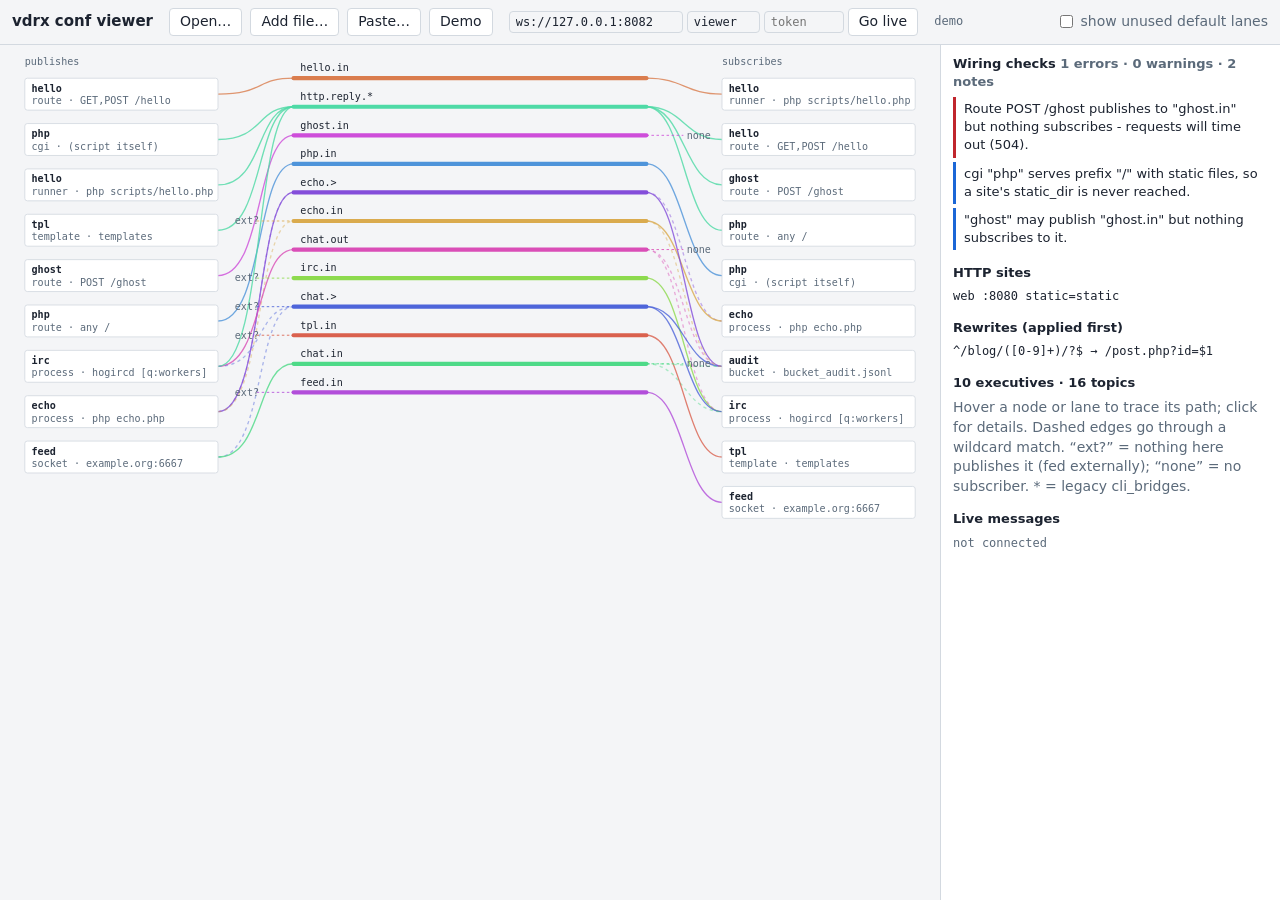
==== tools/conf_viewer.html @ a888830d "viewer development (claude)" ====
<!doctype html>
<html lang="en"><head><meta charset="utf-8"><meta name="viewport" content="width=device-width,initial-scale=1">
<title>vdrx conf viewer</title>
<style>
:root{--bg:#13161b;--pn:#1a1e25;--ln:#2b323c;--fg:#d6dce4;--dim:#8592a1;--err:#ff7070;--warn:#e8b548;--note:#74a9e0;color-scheme:dark}
@media(prefers-color-scheme:light){:root{--bg:#f4f5f7;--pn:#fff;--ln:#d3d9e0;--fg:#1c2330;--dim:#5b6a7a;--err:#c0262d;--warn:#946200;--note:#1b66d6;color-scheme:light}}
*{box-sizing:border-box}body{margin:0;background:var(--bg);color:var(--fg);font:14px/1.4 system-ui,sans-serif;display:flex;flex-direction:column;height:100vh}
header{display:flex;gap:8px;align-items:center;flex-wrap:wrap;padding:8px 12px;border-bottom:1px solid var(--ln)}
h1{font-size:15px;margin:0 8px 0 0;font-weight:600}
button,label.b{font:inherit;color:var(--fg);background:var(--pn);border:1px solid var(--ln);border-radius:4px;padding:3px 10px;cursor:pointer}
button:hover,label.b:hover{border-color:var(--dim)}
.chk{color:var(--dim);margin-left:auto;display:flex;gap:5px;align-items:center}
main{flex:1;display:grid;grid-template-columns:1fr 340px;min-height:0}
#view{overflow:auto;padding:8px}#view svg{min-width:900px;width:100%;height:auto;display:block}
aside{border-left:1px solid var(--ln);overflow:auto;padding:10px 12px;background:var(--pn)}
aside h2{font-size:13px;margin:14px 0 6px;font-weight:600}aside h2:first-child{margin-top:0}
.is{border-left:3px solid;padding:3px 8px;margin:4px 0;cursor:pointer;font-size:13px}.is:hover{background:var(--bg)}
.err{border-color:var(--err)}.warn{border-color:var(--warn)}.note{border-color:var(--note)}
pre,.m{font:12px/1.4 ui-monospace,Consolas,monospace}pre{white-space:pre-wrap;word-break:break-all;margin:4px 0}
.dim{color:var(--dim)}
svg text{font:12px ui-monospace,Consolas,monospace;fill:var(--fg)}svg .d{fill:var(--dim)}svg .b{font-weight:700}
.nb{fill:var(--pn);stroke:var(--ln)}.nd{cursor:pointer}.nd.off{opacity:.45}
.e{fill:none;stroke-width:1.6;opacity:.8}.e.x{stroke-dasharray:4 4;opacity:.45}.ln{stroke-width:5;stroke-linecap:round}
.dm .nd,.dm .e,.dm .la{opacity:.12}.dm .hl{opacity:1!important}.dm .e.hl{stroke-width:2.6}
input{font:12px ui-monospace,Consolas,monospace;color:var(--fg);background:var(--bg);border:1px solid var(--ln);border-radius:4px;padding:3px 6px}
.lv{display:flex;gap:4px;align-items:center;margin-left:8px}
.la .ln{transition:stroke-width .25s}.la.pulse .ln{stroke-width:10}.e.pulse{opacity:1;stroke-width:3}
#feed div{border-top:1px solid var(--ln);padding:2px 0;word-break:break-all}
dialog{background:var(--pn);color:var(--fg);border:1px solid var(--ln);border-radius:6px;width:min(640px,92vw)}
textarea{width:100%;height:260px;background:var(--bg);color:var(--fg);border:1px solid var(--ln);font:12px ui-monospace,monospace}
@media(max-width:800px){main{grid-template-columns:1fr;grid-template-rows:60vh auto}aside{border-left:0;border-top:1px solid var(--ln)}}
</style></head><body>
<header><h1>vdrx conf viewer</h1>
<label class="b">Open…<input id="f" type="file" multiple hidden></label>
<label class="b">Add file…<input id="fa" type="file" multiple hidden></label>
<button id="pb">Paste…</button><button id="db">Demo</button>
<span class="lv"><input id="wu" value="ws://127.0.0.1:8082" size="21" title="vdrx WebSocket"><input id="wp" value="viewer" size="7" title="ws_profiles id"><input id="wt" type="password" placeholder="token" size="8"><button id="wc">Go live</button></span><span id="ws" class="m dim"></span>
<span id="fn" class="dim m"></span>
<label class="chk"><input type="checkbox" id="un"> show unused default lanes</label></header>
<main><div id="view"></div><aside id="side"><div id="sd"></div><h2>Live messages</h2><div id="feed" class="m dim">not connected</div></aside></main>
<dialog id="dlg"><form method="dialog"><textarea id="ta" placeholder="Paste vdrx.conf JSON"></textarea><p><button value="ok">Show</button> <button value="x">Cancel</button></p></form></dialog>
<script>
//#model
const REPLY='http.reply.*';
const L=v=>v==null||v===''?[]:Array.isArray(v)?v.map(s=>String(s).trim()):String(v).split(',').map(s=>s.trim()).filter(Boolean);
const O=x=>x&&typeof x==='object'?x:{};
// vdrx topic matching: '*' = one segment, '>' = the rest
const tm=(f,t)=>{const a=f.split('.'),b=t.split('.');for(let i=0;i<a.length;i++){if(a[i]==='>')return b.length>i;if(i>=b.length)return false;if(a[i]!=='*'&&a[i]!==b[i])return false}return a.length===b.length};
const ov=(p,q)=>{const x=p.split('.'),y=q.split('.');for(let i=0;;i++){if(x[i]==='>')return y.length>i;if(y[i]==='>')return x.length>i;if(i>=x.length||i>=y.length)return x.length===y.length;if(x[i]!=='*'&&y[i]!=='*'&&x[i]!==y[i])return false}};
function merge(files){const m={};for(const f of files)for(const k in f.obj){const v=f.obj[k];if(Array.isArray(v))m[k]=(m[k]||[]).concat(v);else if(!(k in m))m[k]=v}return m}
function build(c){
 const N=[],I=[],A=k=>(Array.isArray(c[k])?c[k]:[]).map(O);
 const off=e=>e.enabled===false||e.enabled==='false';
 const n=(kind,e,id,sub,pub,label,x)=>N.push({kind,id,cfg:e,sub,pub,label,off:off(e),...x})-1;
 const route=(e,id,pfx,allow)=>n('route',e,id,[REPLY],[e.in_topic||id+'.in'],(allow||'any')+' '+(pfx||'?'),{prefix:pfx,exec:false});
 const cmd=e=>String(e.command||'').replace(/\{[A-Z_]+\}\/?/g,'').trim()||'(script itself)';
 const ex={exec:true};
 A('http_routes').forEach(e=>route(e,e.id||'?',e.prefix,e.allow||'POST'));
 A('cgi').forEach(e=>{const id=e.id||'?';n('cgi',e,id,[e.in_topic||id+'.in'],[id+'.out',REPLY],cmd(e),{...ex,dflt:[id+'.out']});route(e,id,e.prefix,e.allow)});
 A('cli_bridges').forEach(e=>{const id=e.id||'?',p=e.protocol||'cgi';
  if(p!=='bus-daemon')n(p==='bus'?'runner':'cgi',e,id,[e.in_topic||id+'.in'],[id+'.out',REPLY],cmd(e),{...ex,dflt:[id+'.out'],legacy:1});
  route(e,id,e.prefix,e.allow);I.push({sev:'note',msg:`cli_bridges "${id}" (${p}) is the legacy spelling - use cgi / runners + http_routes.`,nodes:[id]})});
 A('runners').forEach(e=>{const id=e.id||'?';n('runner',e,id,e.subscribe!=null?L(e.subscribe):[id+'.in'],[e.publish||id+'.out',REPLY],cmd(e),{...ex,dflt:[id+'.out']})});
 A('processes').forEach(e=>{const id=e.id||'?',pa=e.publish_allow!=null?e.publish_allow:e.publish;
  n('process',e,id,e.subscribe!=null?L(e.subscribe):[id+'.in'],[id+'.out',...L(pa)],cmd(e)+(e.queue_group?'  [q:'+e.queue_group+']':''),{...ex,dflt:[id+'.out']});
  if(e.publish!=null&&e.publish_allow==null)I.push({sev:'note',msg:`process "${id}": "publish" is deprecated, rename to "publish_allow".`,nodes:[id]})});
 A('templates').forEach(e=>{const id=e.id||'?';n('template',e,id,e.subscribe!=null?L(e.subscribe):[id+'.in'],[REPLY],e.dir||'',ex)});
 A('buckets').forEach(e=>{const id=e.id||e.name||'?';n('bucket',e,id,L(e.subscribe||e.topics),[],e.file||'bucket_'+id+'.jsonl',ex)});
 A('socket_clients').forEach(e=>{const id=e.id||'?';n('socket',e,id,e.subscribe!=null?L(e.subscribe):[id+'.in'],[e.publish||id+'.out'],(e.host||'?')+':'+(e.port||'?'),{...ex,dflt:[id+'.out']})});
 // lanes + links
 const lanes=[],li={},lane=t=>li[t]??(li[t]=lanes.push({t,h:Math.round(lanes.length*137.5+20)%360,pubs:[],subs:[],ext:0})-1);
 N.forEach(x=>{x.pub.forEach(lane);x.sub.forEach(lane)});
 const links=[];
 N.forEach((x,i)=>{for(const d of['pub','sub'])for(const s of x[d])lanes.forEach((l,j)=>{if(l.t===s||ov(s,l.t)){links.push({n:i,l:j,d,x:l.t===s});(d==='pub'?l.pubs:l.subs).push(i)}})});
 // checks
 const id2=t=>N.findIndex(x=>x.id===t||x.id+' '===t);
 const seen={};N.filter(x=>x.exec).forEach(x=>{if(seen[x.id])I.push({sev:'err',msg:`Duplicate id "${x.id}" - executive ids must be unique.`,nodes:[x.id]});seen[x.id]=1});
 const sites=A('http_sites'),routes=N.filter(x=>x.kind==='route'&&!x.off);
 if(routes.length&&!sites.length)I.push({sev:'warn',msg:'HTTP routes are defined but there is no http_sites entry to serve them.',nodes:[]});
 routes.forEach(r=>{const T=r.pub[0],cons=N.filter(x=>x.exec&&!x.off&&x.sub.some(s=>ov(s,T)));
  if(!cons.length){const dis=N.filter(x=>x.exec&&x.off&&x.sub.some(s=>ov(s,T)));I.push({sev:'err',msg:`Route ${r.label} publishes to "${T}" but nothing subscribes${dis.length?' ('+dis.map(x=>x.id).join(', ')+' would, but is disabled)':''} - requests will time out (504).`,nodes:[r.id],topics:[T]})}
  cons.filter(x=>x.kind==='process'&&!L(x.cfg.publish_allow!=null?x.cfg.publish_allow:x.cfg.publish).some(p=>tm(p,'http.reply.1'))).forEach(x=>
   I.push({sev:'warn',msg:`Process "${x.id}" serves route ${r.label} but its publish_allow doesn't cover ${REPLY}, so it can't reply.`,nodes:[x.id],topics:[T]}));
  if(!r.prefix)I.push({sev:'err',msg:`Route "${r.id}" has no prefix.`,nodes:[r.id]});
  });
 A('cgi').forEach(e=>{if(!e.doc_root&&!off(e))I.push({sev:'err',msg:`cgi "${e.id}" needs doc_root.`,nodes:[e.id]})});
 const byP={};routes.forEach(r=>{if(!r.prefix)return;(byP[r.prefix]=byP[r.prefix]||[]).push(r)});
 for(const p in byP)if(byP[p].length>1)I.push({sev:'err',msg:`${byP[p].length} routes share the prefix "${p}": ${byP[p].map(r=>r.id).join(', ')}.`,nodes:byP[p].map(r=>r.id)});
 const proxies=A('processes').filter(e=>e.prefix&&!off(e));
 proxies.forEach(e=>{if(byP[e.prefix])I.push({sev:'warn',msg:`Proxy prefix "${e.prefix}" (process ${e.id}) is also a route prefix; the proxy wins.`,nodes:[e.id]})});
 A('cgi').filter(e=>e.prefix==='/'&&e.static!==false&&!off(e)).forEach(e=>{if(sites.some(s=>s.static_dir))I.push({sev:'note',msg:`cgi "${e.id}" serves prefix "/" with static files, so a site's static_dir is never reached.`,nodes:[e.id]})});
 const rw=A('rewrites');rw.forEach(e=>{try{new RegExp(e.match)}catch(x){I.push({sev:'err',msg:`Rewrite "${e.match}": invalid regular expression.`,nodes:[]})}if(!e.to)I.push({sev:'err',msg:`Rewrite "${e.match}" has no "to".`,nodes:[]})});
 N.forEach((x,i)=>{if(x.off)return;x.sub.forEach(s=>{if(s===x.id+'.in'||s==='>'||s.startsWith('sys.'))return;
   if(!N.some(y=>y!==x&&!y.off&&y.pub.some(p=>ov(p,s))))I.push({sev:'note',msg:`"${x.id}" subscribes to "${s}" but nothing in this conf publishes it (fine if fed externally).`,nodes:[x.id],topics:[s]})});
  x.pub.forEach(p=>{if(p===REPLY||(x.dflt||[]).includes(p))return;if(!N.some(y=>y!==x&&!y.off&&y.sub.some(s=>ov(s,p))))I.push({sev:'note',msg:`"${x.id}" may publish "${p}" but nothing subscribes to it.`,nodes:[x.id],topics:[p]})})});
 if(c.includes&&c.includes.length)I.push({sev:'note',msg:'This conf has "includes" - they are not followed. Use "Add file…" for each included file to see the whole system.',nodes:[]});
 const rank={err:0,warn:1,note:2};I.sort((a,b)=>rank[a.sev]-rank[b.sev]);
 const edge={sites:sites.map(s=>`${s.id||'?'}  :${s.port||'?'}${s.tls_port?' / tls '+s.tls_port:''}${s.static_dir?'  static='+s.static_dir:''}`),
  proxies:proxies.map(e=>`${e.prefix} → ${e.host||'127.0.0.1'}:${e.port||'?'}  (${e.id})`),rewrites:rw.map(e=>`${e.match} → ${e.to}${e.flag?' ['+e.flag+']':''}`)};
 return{N,lanes,links,I,edge}}
//#view
const $=s=>document.querySelector(s),NS='http://www.w3.org/2000/svg';
let files=[],M=null,live={};
const esc=s=>String(s).replace(/[&<>]/g,c=>({'&':'&amp;','<':'&lt;','>':'&gt;'}[c]));
const cut=(s,k)=>s.length>k?s.slice(0,k-1)+'…':s;
function draw(){
 const show=$('#un').checked,{N,lanes,links,I,edge}=M;
 const vis=lanes.map((l,j)=>{const ex=links.filter(k=>k.l===j&&k.x);return show||ex.some(k=>k.d==='sub')||ex.some(k=>k.d==='pub'&&!(N[k.n].dflt||[]).includes(l.t))});
 const lo=[];lanes.forEach((l,j)=>vis[j]&&lo.push(j));
 const ly={};lo.forEach((j,i)=>ly[j]=30+i*34);
 const bary=(i,d)=>{const q=links.filter(k=>k.n===i&&k.d===d&&k.x&&vis[k.l]).map(k=>ly[k.l]);return q.length?q.reduce((a,b)=>a+b)/q.length:null};
 const col=d=>N.map((x,i)=>i).filter(i=>bary(i,d)!==null).sort((a,b)=>bary(a,d)-bary(b,d));
 const cl={pub:col('pub'),sub:col('sub')},ny={pub:{},sub:{}};
 for(const d in cl)cl[d].forEach((i,r)=>ny[d][i]=30+r*54);
 const H=Math.max(lo.length*34,cl.pub.length*54,cl.sub.length*54)+40;
 let s=`<svg viewBox="0 0 1100 ${H}" id="sv"><text x="20" y="14" class="d">publishes</text><text x="850" y="14" class="d">subscribes</text>`;
 const tag=(a,b,d)=>`data-n="${a}" data-l="${b}" data-d="${d}"`;
 links.forEach(k=>{if(!vis[k.l])return;const y=ny[k.d][k.n];if(y===undefined)return;const Y=ly[k.l],h=lanes[k.l].h,c=`hsl(${h} 65% 58%)`,m=y+19;
  s+=k.d==='pub'?`<path class="e${k.x?'':' x'}" ${tag(k.n,k.l,k.d)} stroke="${c}" d="M250,${m} C305,${m} 295,${Y} 340,${Y}"/>`
   :`<path class="e${k.x?'':' x'}" ${tag(k.n,k.l,k.d)} stroke="${c}" d="M760,${Y} C805,${Y} 805,${m} 850,${m}"/>`});
 lo.forEach(j=>{const l=lanes[j],y=ly[j],c=`hsl(${l.h} 65% 58%)`,np=links.some(k=>k.l===j&&k.x&&k.d==='pub'),ns=links.some(k=>k.l===j&&k.x&&k.d==='sub');
  s+=`<g class="la" data-l="${j}" data-n="" style="cursor:pointer"><line class="ln" x1="340" x2="760" y1="${y}" y2="${y}" stroke="${c}"/><text x="348" y="${y-8}">${esc(cut(l.t,46))}</text><text class="d cnt" data-c="${j}" x="756" y="${y-8}" text-anchor="end"></text>`;
  if(!np)s+=`<line x1="296" x2="340" y1="${y}" y2="${y}" stroke="${c}" stroke-dasharray="3 3"/><text class="d" x="270" y="${y+4}">ext?</text>`;
  if(!ns)s+=`<line x1="760" x2="804" y1="${y}" y2="${y}" stroke="${c}" stroke-dasharray="3 3"/><text class="d" x="808" y="${y+4}">none</text>`;
  s+='</g>'});
 for(const d in cl)cl[d].forEach(i=>{const x=N[i],X=d==='pub'?20:850,y=ny[d][i];
  s+=`<g class="nd${x.off?' off':''}" data-n="${i}" data-l="" transform="translate(${X},${y})"><rect class="nb" width="230" height="38" rx="3"/><text x="8" y="16" class="b">${esc(cut(x.id,24))}</text><text x="8" y="31" class="d">${esc(cut(x.kind+(x.legacy?'*':'')+' · '+x.label,31))}</text></g>`});
 $('#view').innerHTML=s+'</svg>';
 for(const j in live){const c=$(`.cnt[data-c="${j}"]`);if(c)c.textContent='×'+live[j].n}
 const sv=$('#sv');
 const focus=(ns,ls)=>{sv.classList.add('dm');sv.querySelectorAll('[data-n]').forEach(e=>{const n=e.dataset.n,l=e.dataset.l;if((n!==''&&ns.has(+n))&&(l===''||ls.has(+l))||(l!==''&&n===''&&ls.has(+l)))e.classList.add('hl')})};
 const clear=()=>{sv.classList.remove('dm');sv.querySelectorAll('.hl').forEach(e=>e.classList.remove('hl'))};
 const nodeSets=i=>{const ls=new Set(links.filter(k=>k.n===i).map(k=>k.l)),ns=new Set([i]);links.forEach(k=>{if(ls.has(k.l)&&k.x)ns.add(k.n)});return[ns,ls]};
 const laneSets=j=>[new Set(links.filter(k=>k.l===j).map(k=>k.n)),new Set([j])];
 sv.onmouseover=e=>{const g=e.target.closest('[data-n]');if(!g)return;clear();const[ns,ls]=g.dataset.l===''?nodeSets(+g.dataset.n):g.dataset.n===''?laneSets(+g.dataset.l):[new Set([+g.dataset.n]),new Set([+g.dataset.l])];
  focus(ns,ls);sv.querySelectorAll('.nd').forEach(e=>ns.has(+e.dataset.n)&&e.classList.add('hl'))};
 sv.onmouseleave=clear;
 sv.onclick=e=>{const g=e.target.closest('.nd,.la');if(!g)return;g.classList.contains('nd')?detail(N[+g.dataset.n]):laneDetail(lanes[+g.dataset.l])};
 window._pin=(nodes,topics)=>{clear();const ns=new Set(),ls=new Set();N.forEach((x,i)=>nodes.includes(x.id)&&ns.add(i));(topics||[]).forEach(t=>lanes.forEach((l,j)=>l.t===t&&ls.add(j)));
  ns.forEach(i=>links.forEach(k=>k.n===i&&ls.add(k.l)));if(!ns.size&&!ls.size)return;ls.forEach(j=>links.forEach(k=>k.l===j&&k.x&&ns.add(k.n)));focus(ns,ls);sv.querySelectorAll('.nd').forEach(e=>ns.has(+e.dataset.n)&&e.classList.add('hl'))};
}
function side(extra){
 const{I,edge,N,lanes}=M,cnt={err:0,warn:0,note:0};I.forEach(i=>cnt[i.sev]++);
 let h=`<h2>Wiring checks <span class="dim">${cnt.err} errors · ${cnt.warn} warnings · ${cnt.note} notes</span></h2>`;
 h+=I.length?I.map((i,k)=>`<div class="is ${i.sev}" data-i="${k}">${esc(i.msg)}</div>`).join(''):'<div class="dim">No problems found.</div>';
 const sec=(t,a)=>a.length?`<h2>${t}</h2>`+a.map(x=>`<div class="m">${esc(x)}</div>`).join(''):'';
 h+=sec('HTTP sites',edge.sites)+sec('Rewrites (applied first)',edge.rewrites)+sec('Reverse proxies (not on the bus)',edge.proxies);
 h+=`<h2>${N.length} executives · ${lanes.length} topics</h2><div class="dim">Hover a node or lane to trace its path; click for details. Dashed edges go through a wildcard match. “ext?” = nothing here publishes it (fed externally); “none” = no subscriber. * = legacy cli_bridges.</div>`;
 $('#sd').innerHTML=h+(extra||'');
 $('#side').onclick=e=>{const d=e.target.closest('[data-i]');if(d){const i=I[+d.dataset.i];window._pin(i.nodes||[],i.topics)}};
}
const detail=x=>side(`<h2>${esc(x.id)} <span class="dim">${x.kind}${x.off?' (disabled)':''}</span></h2><div class="m">subscribes: ${esc(x.sub.join(', ')||'-')}<br>publishes: ${esc(x.pub.join(', ')||'-')}</div><pre>${esc(JSON.stringify(x.cfg,null,1))}</pre>`);
const laneDetail=l=>{const{N}=M,L=live[M.lanes.indexOf(l)];side(`<h2>${esc(l.t)} <span class="dim">topic${L?' · ×'+L.n:''}</span></h2><div class="m">publishers: ${esc([...new Set(l.pubs)].map(i=>N[i].id).join(', ')||'none in this conf')}<br>subscribers: ${esc([...new Set(l.subs)].map(i=>N[i].id).join(', ')||'none')}</div>${L?`<h2>last message <span class="dim">${esc(L.last.topic)} ← ${esc(L.last.source)}</span></h2><pre>${esc(JSON.stringify(L.last.payload,null,1).slice(0,1500))}</pre>`:''}`)};
function show(){if(!files.length)return;let c;try{c=merge(files);M=build(c)}catch(e){$('#sd').innerHTML='<div class="is err">'+esc(e.message)+'</div>';return}
 if(ws)ws.close();live={};const wp=((c.executives||{}).ws||{}).port;if(wp&&!$('#wu').dataset.t)$('#wu').value='ws://127.0.0.1:'+wp;
 $('#fn').textContent=files.map(f=>f.name).join(' + ');draw();side()}
function add(obj,name,keep){if(!keep)files=[];files.push({name,obj});show()}
function parse(txt,name,keep){try{add(JSON.parse(txt.replace(/^\uFEFF/,'')),name,keep)}catch(e){$('#sd').innerHTML=`<div class="is err">${esc(name)}: not valid JSON - ${esc(e.message)}</div>`}}
async function load(fl,keep){let first=!keep;for(const f of fl){parse(await f.text(),f.name,!first);first=false}}
$('#f').onchange=e=>{load([...e.target.files],false);e.target.value=''};$('#fa').onchange=e=>{load([...e.target.files],true);e.target.value=''};
$('#un').onchange=()=>M&&draw();
$('#pb').onclick=()=>$('#dlg').showModal();$('#dlg').onclose=()=>{if($('#dlg').returnValue==='ok'&&$('#ta').value.trim())parse($('#ta').value,'pasted',false)};
addEventListener('dragover',e=>e.preventDefault());addEventListener('drop',e=>{e.preventDefault();load([...e.dataTransfer.files],e.shiftKey)});
const DEMO={http_sites:[{id:'web',port:8080,static_dir:'static'}],rewrites:[{match:'^/blog/([0-9]+)/?$',to:'/post.php?id=$1'}],
 cgi:[{id:'php',prefix:'/',command:'{PHP_CGI_BIN_FILENAME}',doc_root:'www',fallback:'/index.php'}],
 runners:[{id:'hello',command:'php scripts/hello.php',subscribe:'hello.in'}],
 http_routes:[{id:'hello',prefix:'/hello',allow:'GET,POST'},{id:'ghost',prefix:'/ghost',in_topic:'ghost.in'}],
 processes:[{id:'echo',command:'php echo.php',subscribe:'echo.in',publish_allow:'echo.>'},{id:'irc',command:'hogircd',subscribe:'irc.in,chat.>',publish_allow:'chat.out,http.reply.*',queue_group:'workers'}],
 socket_clients:[{id:'feed',host:'example.org',port:6667,publish:'chat.in'}],templates:[{id:'tpl',dir:'templates'}],buckets:[{id:'audit',subscribe:'chat.>,echo.>'}]};
// ---- live mode: subscribe to exactly the lanes drawn, pulse them as messages arrive
let ws=null,seen=new Set(),pend=[],dots=0;
const wsS=t=>$('#ws').textContent=t;
function dot(e){dots++;const c=document.createElementNS(NS,'circle'),a=document.createElementNS(NS,'animateMotion');c.setAttribute('r',3.5);c.setAttribute('fill',e.getAttribute('stroke'));
 a.setAttribute('dur','.7s');a.setAttribute('path',e.getAttribute('d'));a.setAttribute('fill','freeze');c.appendChild(a);e.parentNode.appendChild(c);setTimeout(()=>{c.remove();dots--},750)}
function pulse(j,f){const sv=$('#sv');if(!sv)return;const c=sv.querySelector(`.cnt[data-c="${j}"]`);if(c)c.textContent='×'+live[j].n;
 const lg=sv.querySelector(`.la[data-l="${j}"]`);if(lg){lg.classList.add('pulse');setTimeout(()=>lg.classList.remove('pulse'),250)}
 const es=[...sv.querySelectorAll(`.e[data-l="${j}"]`)].filter(e=>!e.classList.contains('x')),pub=es.filter(e=>e.dataset.d==='pub'),mine=pub.filter(e=>M.N[+e.dataset.n].id===f.source);
 [...(mine.length?mine:pub),...es.filter(e=>e.dataset.d==='sub')].forEach(e=>{if(dots<60)dot(e)})}
function feed(f){const d=document.createElement('div'),t=new Date().toTimeString().slice(0,8);d.textContent=`${t} ${f.topic} ← ${f.source}  ${JSON.stringify(f.payload).slice(0,110)}`;const fe=$('#feed');if(fe.classList.contains('dim')){fe.classList.remove('dim');fe.textContent=''}fe.prepend(d);while(fe.children.length>40)fe.lastChild.remove()}
function tick(){let n=0;while(pend.length&&n++<40){const f=pend.shift();if(seen.has(f.seq))continue;seen.add(f.seq);if(seen.size>500)seen.delete(seen.values().next().value);
  M.lanes.forEach((l,j)=>{if(!tm(l.t,f.topic))return;const L=live[j]=live[j]||{n:0};L.n++;L.last=f;pulse(j,f)});feed(f)}
 if(pend.length>2000)pend.splice(0,pend.length-500);requestAnimationFrame(tick)}
requestAnimationFrame(tick);
$('#wu').oninput=e=>e.target.dataset.t=1;
$('#wc').onclick=()=>{if(ws){ws.close();return}
 if(!M){wsS('load a conf first');return}
 try{ws=new WebSocket($('#wu').value.trim())}catch(e){wsS(e.message);ws=null;return}
 live={};seen.clear();pend=[];draw();$('#feed').textContent='waiting for messages…';wsS('connecting…');$('#wc').textContent='Disconnect';
 const den=[],me=ws;
 ws.onopen=()=>{const a={method:'sys.auth',token:$('#wt').value},p=$('#wp').value.trim();if(p)a.profile=p;me.send(JSON.stringify(a))};
 ws.onmessage=e=>{let f;try{f=JSON.parse(e.data)}catch(x){return}
  if(f.event==='auth.ok'){wsS('live'+(f.profile?' as '+f.profile:''));M.lanes.forEach(l=>me.send(JSON.stringify({method:'subscribe',filter:l.t})))}
  else if(f.event==='auth.fail')wsS('auth failed - check profile / token')
  else if(f.event==='denied'){den.push(f.topic);wsS(`live - ${den.length} lane(s) not allowed for this profile: ${den.slice(0,3).join(', ')}`)}
  else if(f.event==='dropped')wsS(`live - server dropped ${f.count} frames (viewer too slow)`)
  else if(f.topic!==undefined)pend.push(f)};
 ws.onclose=()=>{if(ws===me)ws=null;$('#wc').textContent='Go live';wsS('disconnected')};ws.onerror=()=>wsS('connection error')};
$('#db').onclick=()=>add(DEMO,'demo',false);
add(DEMO,'demo',false);
</script></body></html>
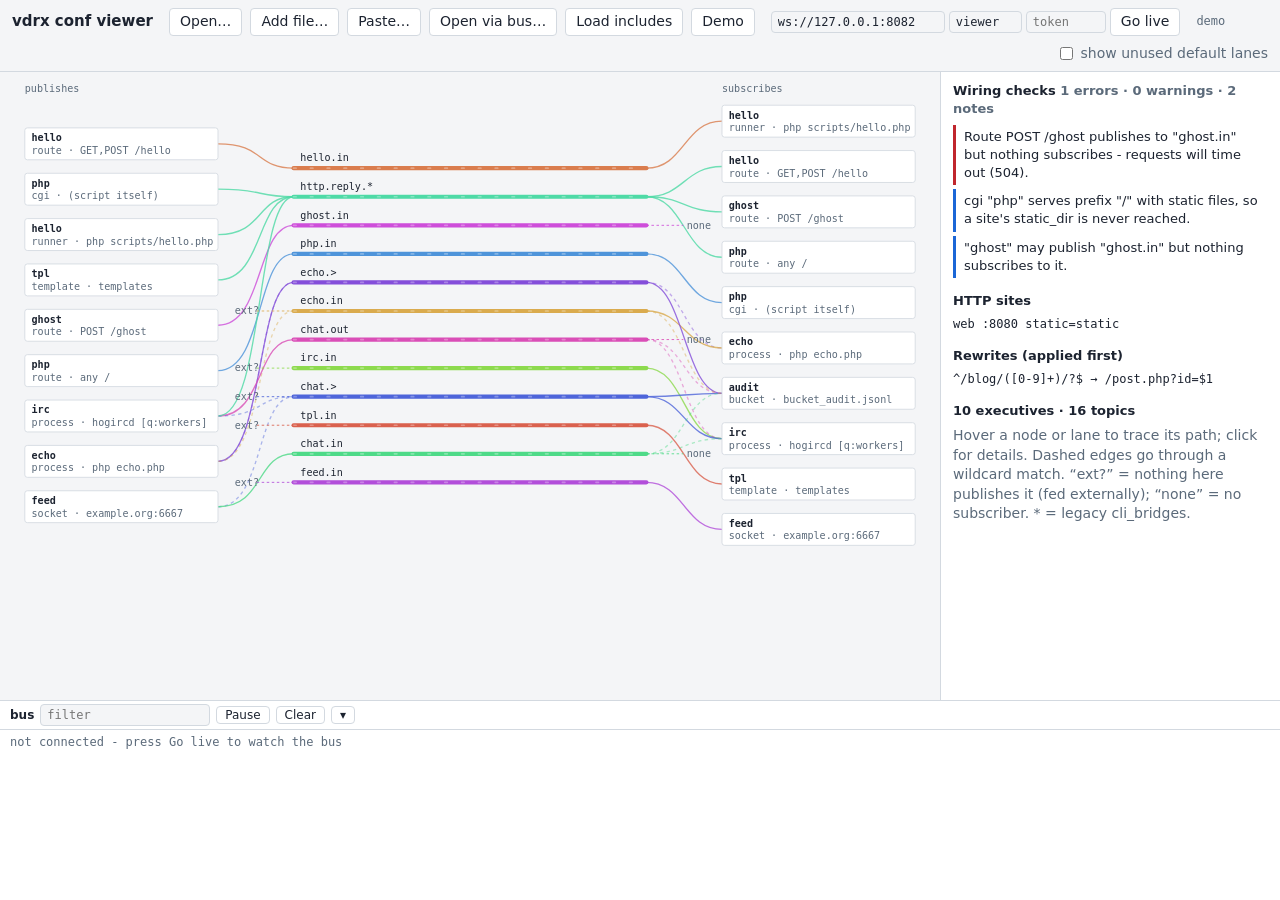
==== commit b12cbe61: "viewer development (claude)" ====
--- a/tools/conf_viewer.html
+++ b/tools/conf_viewer.html
@@ -24,8 +24,15 @@
 .dm .nd,.dm .e,.dm .la{opacity:.12}.dm .hl{opacity:1!important}.dm .e.hl{stroke-width:2.6}
 input{font:12px ui-monospace,Consolas,monospace;color:var(--fg);background:var(--bg);border:1px solid var(--ln);border-radius:4px;padding:3px 6px}
 .lv{display:flex;gap:4px;align-items:center;margin-left:8px}
-.la .ln{transition:stroke-width .25s}.la.pulse .ln{stroke-width:10}.e.pulse{opacity:1;stroke-width:3}
-#feed div{border-top:1px solid var(--ln);padding:2px 0;word-break:break-all}
+.la .ln{transition:stroke-width .25s,filter .4s}.la.pulse .ln{stroke-width:10}.la.hot .ln{filter:drop-shadow(0 0 5px var(--c))}
+.fl{stroke:#fff;stroke-width:2;stroke-linecap:round;stroke-dasharray:3 17;opacity:.3;animation:flow 2.6s linear infinite}
+.la.hot .fl{animation-duration:.45s;opacity:.95;stroke-width:3}.nd.hot .nb{stroke:var(--c);stroke-width:2;filter:drop-shadow(0 0 6px var(--c))}
+@keyframes flow{to{stroke-dashoffset:-20}}
+@media(prefers-reduced-motion:reduce){.fl{animation:none}}
+#term{border-top:1px solid var(--ln);background:var(--pn);height:200px;display:flex;flex-direction:column}#term.min{height:auto}#term.min #tb{display:none}
+#th{display:flex;gap:6px;align-items:center;padding:3px 10px;border-bottom:1px solid var(--ln)}#th b{font-size:12px}#th input{width:170px}
+#th button{padding:0 8px;font-size:12px}#tb{flex:1;overflow:auto;padding:4px 10px;font:12px/1.35 ui-monospace,Consolas,monospace}
+#tb div{white-space:pre-wrap;word-break:break-all;cursor:pointer}#tb .dim{cursor:default}
 dialog{background:var(--pn);color:var(--fg);border:1px solid var(--ln);border-radius:6px;width:min(640px,92vw)}
 textarea{width:100%;height:260px;background:var(--bg);color:var(--fg);border:1px solid var(--ln);font:12px ui-monospace,monospace}
 @media(max-width:800px){main{grid-template-columns:1fr;grid-template-rows:60vh auto}aside{border-left:0;border-top:1px solid var(--ln)}}
@@ -33,11 +40,12 @@
 <header><h1>vdrx conf viewer</h1>
 <label class="b">Open…<input id="f" type="file" multiple hidden></label>
 <label class="b">Add file…<input id="fa" type="file" multiple hidden></label>
-<button id="pb">Paste…</button><button id="db">Demo</button>
+<button id="pb">Paste…</button><button id="ob" title="read a conf from the vdrx host through the bus">Open via bus…</button><button id="li" title="follow top-level includes through the bus">Load includes</button><button id="db">Demo</button>
 <span class="lv"><input id="wu" value="ws://127.0.0.1:8082" size="21" title="vdrx WebSocket"><input id="wp" value="viewer" size="7" title="ws_profiles id"><input id="wt" type="password" placeholder="token" size="8"><button id="wc">Go live</button></span><span id="ws" class="m dim"></span>
 <span id="fn" class="dim m"></span>
 <label class="chk"><input type="checkbox" id="un"> show unused default lanes</label></header>
-<main><div id="view"></div><aside id="side"><div id="sd"></div><h2>Live messages</h2><div id="feed" class="m dim">not connected</div></aside></main>
+<main><div id="view"></div><aside id="side"><div id="sd"></div></aside></main>
+<section id="term"><div id="th"><b>bus</b><input id="tf" placeholder="filter" title="show only lines containing this"><button id="tp">Pause</button><button id="tc">Clear</button><button id="tm" title="collapse / expand">▾</button></div><div id="tb"><div class="dim">not connected - press Go live to watch the bus</div></div></section>
 <dialog id="dlg"><form method="dialog"><textarea id="ta" placeholder="Paste vdrx.conf JSON"></textarea><p><button value="ok">Show</button> <button value="x">Cancel</button></p></form></dialog>
 <script>
 //#model
@@ -93,14 +101,14 @@
  N.forEach((x,i)=>{if(x.off)return;x.sub.forEach(s=>{if(s===x.id+'.in'||s==='>'||s.startsWith('sys.'))return;
    if(!N.some(y=>y!==x&&!y.off&&y.pub.some(p=>ov(p,s))))I.push({sev:'note',msg:`"${x.id}" subscribes to "${s}" but nothing in this conf publishes it (fine if fed externally).`,nodes:[x.id],topics:[s]})});
   x.pub.forEach(p=>{if(p===REPLY||(x.dflt||[]).includes(p))return;if(!N.some(y=>y!==x&&!y.off&&y.sub.some(s=>ov(s,p))))I.push({sev:'note',msg:`"${x.id}" may publish "${p}" but nothing subscribes to it.`,nodes:[x.id],topics:[p]})})});
- if(c.includes&&c.includes.length)I.push({sev:'note',msg:'This conf has "includes" - they are not followed. Use "Add file…" for each included file to see the whole system.',nodes:[]});
+ if(c.includes&&c.includes.length&&!c._inc)I.push({sev:'note',msg:'This conf has "includes" that are not loaded yet. Go live and press "Load includes" (needs the confserver runner), or use "Add file…" per file.',nodes:[]});
  const rank={err:0,warn:1,note:2};I.sort((a,b)=>rank[a.sev]-rank[b.sev]);
  const edge={sites:sites.map(s=>`${s.id||'?'}  :${s.port||'?'}${s.tls_port?' / tls '+s.tls_port:''}${s.static_dir?'  static='+s.static_dir:''}`),
   proxies:proxies.map(e=>`${e.prefix} → ${e.host||'127.0.0.1'}:${e.port||'?'}  (${e.id})`),rewrites:rw.map(e=>`${e.match} → ${e.to}${e.flag?' ['+e.flag+']':''}`)};
  return{N,lanes,links,I,edge}}
 //#view
 const $=s=>document.querySelector(s),NS='http://www.w3.org/2000/svg';
-let files=[],M=null,live={};
+let files=[],M=null,live={},incOK=false,authed=false;
 const esc=s=>String(s).replace(/[&<>]/g,c=>({'&':'&amp;','<':'&lt;','>':'&gt;'}[c]));
 const cut=(s,k)=>s.length>k?s.slice(0,k-1)+'…':s;
 function draw(){
@@ -111,20 +119,22 @@
  const bary=(i,d)=>{const q=links.filter(k=>k.n===i&&k.d===d&&k.x&&vis[k.l]).map(k=>ly[k.l]);return q.length?q.reduce((a,b)=>a+b)/q.length:null};
  const col=d=>N.map((x,i)=>i).filter(i=>bary(i,d)!==null).sort((a,b)=>bary(a,d)-bary(b,d));
  const cl={pub:col('pub'),sub:col('sub')},ny={pub:{},sub:{}};
- for(const d in cl)cl[d].forEach((i,r)=>ny[d][i]=30+r*54);
- const H=Math.max(lo.length*34,cl.pub.length*54,cl.sub.length*54)+40;
+ const Hn=Math.max(cl.pub.length*54,cl.sub.length*54,lo.length*34),ax=30+Hn/2-8;   // common horizontal axis
+ for(const d in cl)cl[d].forEach((i,r)=>ny[d][i]=ax-(cl[d].length*54-16)/2+r*54);
+ lo.forEach((j,i)=>ly[j]=ax-(lo.length-1)*17+i*34);
+ const H=Hn+70;
  let s=`<svg viewBox="0 0 1100 ${H}" id="sv"><text x="20" y="14" class="d">publishes</text><text x="850" y="14" class="d">subscribes</text>`;
  const tag=(a,b,d)=>`data-n="${a}" data-l="${b}" data-d="${d}"`;
- links.forEach(k=>{if(!vis[k.l])return;const y=ny[k.d][k.n];if(y===undefined)return;const Y=ly[k.l],h=lanes[k.l].h,c=`hsl(${h} 65% 58%)`,m=y+19;
+ links.forEach(k=>{if(!vis[k.l])return;const y=ny[k.d][k.n];if(y===undefined)return;const Y=ly[k.l],h=lanes[k.l].h,c=`hsl(${h},65%,58%)`,m=y+19;
   s+=k.d==='pub'?`<path class="e${k.x?'':' x'}" ${tag(k.n,k.l,k.d)} stroke="${c}" d="M250,${m} C305,${m} 295,${Y} 340,${Y}"/>`
    :`<path class="e${k.x?'':' x'}" ${tag(k.n,k.l,k.d)} stroke="${c}" d="M760,${Y} C805,${Y} 805,${m} 850,${m}"/>`});
  lo.forEach(j=>{const l=lanes[j],y=ly[j],c=`hsl(${l.h} 65% 58%)`,np=links.some(k=>k.l===j&&k.x&&k.d==='pub'),ns=links.some(k=>k.l===j&&k.x&&k.d==='sub');
-  s+=`<g class="la" data-l="${j}" data-n="" style="cursor:pointer"><line class="ln" x1="340" x2="760" y1="${y}" y2="${y}" stroke="${c}"/><text x="348" y="${y-8}">${esc(cut(l.t,46))}</text><text class="d cnt" data-c="${j}" x="756" y="${y-8}" text-anchor="end"></text>`;
+  s+=`<g class="la" data-l="${j}" data-n="" style="cursor:pointer;--c:${c}"><line class="ln" x1="340" x2="760" y1="${y}" y2="${y}" stroke="${c}"/><line class="fl" x1="340" x2="760" y1="${y}" y2="${y}"/><text x="348" y="${y-8}">${esc(cut(l.t,46))}</text><text class="d cnt" data-c="${j}" x="756" y="${y-8}" text-anchor="end"></text>`;
   if(!np)s+=`<line x1="296" x2="340" y1="${y}" y2="${y}" stroke="${c}" stroke-dasharray="3 3"/><text class="d" x="270" y="${y+4}">ext?</text>`;
   if(!ns)s+=`<line x1="760" x2="804" y1="${y}" y2="${y}" stroke="${c}" stroke-dasharray="3 3"/><text class="d" x="808" y="${y+4}">none</text>`;
   s+='</g>'});
  for(const d in cl)cl[d].forEach(i=>{const x=N[i],X=d==='pub'?20:850,y=ny[d][i];
-  s+=`<g class="nd${x.off?' off':''}" data-n="${i}" data-l="" transform="translate(${X},${y})"><rect class="nb" width="230" height="38" rx="3"/><text x="8" y="16" class="b">${esc(cut(x.id,24))}</text><text x="8" y="31" class="d">${esc(cut(x.kind+(x.legacy?'*':'')+' · '+x.label,31))}</text></g>`});
+  s+=`<g class="nd${x.off?' off':''}" data-n="${i}" data-l="" data-d="${d}" transform="translate(${X},${y})"><rect class="nb" width="230" height="38" rx="3"/><text x="8" y="16" class="b">${esc(cut(x.id,24))}</text><text x="8" y="31" class="d">${esc(cut(x.kind+(x.legacy?'*':'')+' · '+x.label,31))}</text></g>`});
  $('#view').innerHTML=s+'</svg>';
  for(const j in live){const c=$(`.cnt[data-c="${j}"]`);if(c)c.textContent='×'+live[j].n}
  const sv=$('#sv');
@@ -151,10 +161,10 @@
 }
 const detail=x=>side(`<h2>${esc(x.id)} <span class="dim">${x.kind}${x.off?' (disabled)':''}</span></h2><div class="m">subscribes: ${esc(x.sub.join(', ')||'-')}<br>publishes: ${esc(x.pub.join(', ')||'-')}</div><pre>${esc(JSON.stringify(x.cfg,null,1))}</pre>`);
 const laneDetail=l=>{const{N}=M,L=live[M.lanes.indexOf(l)];side(`<h2>${esc(l.t)} <span class="dim">topic${L?' · ×'+L.n:''}</span></h2><div class="m">publishers: ${esc([...new Set(l.pubs)].map(i=>N[i].id).join(', ')||'none in this conf')}<br>subscribers: ${esc([...new Set(l.subs)].map(i=>N[i].id).join(', ')||'none')}</div>${L?`<h2>last message <span class="dim">${esc(L.last.topic)} ← ${esc(L.last.source)}</span></h2><pre>${esc(JSON.stringify(L.last.payload,null,1).slice(0,1500))}</pre>`:''}`)};
-function show(){if(!files.length)return;let c;try{c=merge(files);M=build(c)}catch(e){$('#sd').innerHTML='<div class="is err">'+esc(e.message)+'</div>';return}
- if(ws)ws.close();live={};const wp=((c.executives||{}).ws||{}).port;if(wp&&!$('#wu').dataset.t)$('#wu').value='ws://127.0.0.1:'+wp;
+function show(){if(!files.length)return;let c;try{c=merge(files);c._inc=incOK;M=build(c)}catch(e){$('#sd').innerHTML='<div class="is err">'+esc(e.message)+'</div>';return}
+ live={};if(ws&&authed)subAll();const wp=((c.executives||{}).ws||{}).port;if(wp&&!$('#wu').dataset.t)$('#wu').value='ws://127.0.0.1:'+wp;
  $('#fn').textContent=files.map(f=>f.name).join(' + ');draw();side()}
-function add(obj,name,keep){if(!keep)files=[];files.push({name,obj});show()}
+function add(obj,name,keep,dir){if(!keep){files=[];incOK=false}files.push({name,obj,dir});show()}
 function parse(txt,name,keep){try{add(JSON.parse(txt.replace(/^\uFEFF/,'')),name,keep)}catch(e){$('#sd').innerHTML=`<div class="is err">${esc(name)}: not valid JSON - ${esc(e.message)}</div>`}}
 async function load(fl,keep){let first=!keep;for(const f of fl){parse(await f.text(),f.name,!first);first=false}}
 $('#f').onchange=e=>{load([...e.target.files],false);e.target.value=''};$('#fa').onchange=e=>{load([...e.target.files],true);e.target.value=''};
@@ -167,34 +177,72 @@
  http_routes:[{id:'hello',prefix:'/hello',allow:'GET,POST'},{id:'ghost',prefix:'/ghost',in_topic:'ghost.in'}],
  processes:[{id:'echo',command:'php echo.php',subscribe:'echo.in',publish_allow:'echo.>'},{id:'irc',command:'hogircd',subscribe:'irc.in,chat.>',publish_allow:'chat.out,http.reply.*',queue_group:'workers'}],
  socket_clients:[{id:'feed',host:'example.org',port:6667,publish:'chat.in'}],templates:[{id:'tpl',dir:'templates'}],buckets:[{id:'audit',subscribe:'chat.>,echo.>'}]};
-// ---- live mode: subscribe to exactly the lanes drawn, pulse them as messages arrive
-let ws=null,seen=new Set(),pend=[],dots=0;
-const wsS=t=>$('#ws').textContent=t;
-function dot(e){dots++;const c=document.createElementNS(NS,'circle'),a=document.createElementNS(NS,'animateMotion');c.setAttribute('r',3.5);c.setAttribute('fill',e.getAttribute('stroke'));
- a.setAttribute('dur','.7s');a.setAttribute('path',e.getAttribute('d'));a.setAttribute('fill','freeze');c.appendChild(a);e.parentNode.appendChild(c);setTimeout(()=>{c.remove();dots--},750)}
+// ---- live mode: subscribe to exactly the lanes drawn; animate the bus as messages arrive
+let ws=null,seen=new Set(),pend=[],dots=0,req={},paused=false,den=[];
+const wsS=t=>$('#ws').textContent=t,RF='viewer.reply.*',C=h=>`hsl(${h},65%,58%)`;
+const tb=$('#tb'),T2=n=>String(n).padStart(2,'0'),stamp=()=>{const d=new Date();return`${T2(d.getHours())}:${T2(d.getMinutes())}:${T2(d.getSeconds())}.${String(d.getMilliseconds()).padStart(3,'0')}`};
+function tline(txt,h,lane){if(paused&&h!=null)return;const d=document.createElement('div');d.textContent=txt;d.dataset.s=txt.toLowerCase();
+ if(h==null)d.className='dim';else{d.style.color=C(h);d.dataset.l=lane}
+ if(tb.firstChild&&tb.firstChild.className==='dim'&&tb.children.length===1&&tb.firstChild.textContent.startsWith('not connected'))tb.textContent='';
+ const q=$('#tf').value.toLowerCase();if(q&&!d.dataset.s.includes(q))d.style.display='none';
+ const stick=tb.scrollTop+tb.clientHeight>=tb.scrollHeight-30;tb.append(d);while(tb.children.length>600)tb.firstChild.remove();if(stick)tb.scrollTop=tb.scrollHeight}
+const sys=t=>tline(stamp()+'  '+t,null);
+$('#tf').oninput=()=>{const q=$('#tf').value.toLowerCase();for(const d of tb.children)d.style.display=!q||d.dataset.s.includes(q)?'':'none'};
+$('#tp').onclick=e=>{paused=!paused;e.target.textContent=paused?'Resume':'Pause'};
+$('#tc').onclick=()=>tb.textContent='';$('#tm').onclick=()=>$('#term').classList.toggle('min');
+tb.onclick=e=>{const d=e.target.closest('[data-l]');if(d&&window._pin)window._pin([],[d.dataset.l])};
+const bestLane=topic=>{let b=null;const wild=t=>/[*>]/.test(t);M.lanes.forEach((l,j)=>{if(!tm(l.t,topic))return;if(!b||(wild(b.l.t)&&!wild(l.t))||l.t===topic)b={l,j}});return b};
+function dot(d,color,dur,r){if(dots>70)return;dots++;const sv=$('#sv');if(!sv)return;const c=document.createElementNS(NS,'circle'),a=document.createElementNS(NS,'animateMotion');
+ c.setAttribute('r',r||3.5);c.setAttribute('fill',color);c.style.filter=`drop-shadow(0 0 4px ${color})`;a.setAttribute('dur',dur+'s');a.setAttribute('path',d);a.setAttribute('fill','freeze');
+ c.appendChild(a);sv.appendChild(c);setTimeout(()=>{c.remove();dots--},dur*1000+60)}
+function glow(el,ms){el.classList.add('hot');clearTimeout(el._t);el._t=setTimeout(()=>el.classList.remove('hot'),ms)}
 function pulse(j,f){const sv=$('#sv');if(!sv)return;const c=sv.querySelector(`.cnt[data-c="${j}"]`);if(c)c.textContent='×'+live[j].n;
- const lg=sv.querySelector(`.la[data-l="${j}"]`);if(lg){lg.classList.add('pulse');setTimeout(()=>lg.classList.remove('pulse'),250)}
- const es=[...sv.querySelectorAll(`.e[data-l="${j}"]`)].filter(e=>!e.classList.contains('x')),pub=es.filter(e=>e.dataset.d==='pub'),mine=pub.filter(e=>M.N[+e.dataset.n].id===f.source);
- [...(mine.length?mine:pub),...es.filter(e=>e.dataset.d==='sub')].forEach(e=>{if(dots<60)dot(e)})}
-function feed(f){const d=document.createElement('div'),t=new Date().toTimeString().slice(0,8);d.textContent=`${t} ${f.topic} ← ${f.source}  ${JSON.stringify(f.payload).slice(0,110)}`;const fe=$('#feed');if(fe.classList.contains('dim')){fe.classList.remove('dim');fe.textContent=''}fe.prepend(d);while(fe.children.length>40)fe.lastChild.remove()}
+ const lg=sv.querySelector(`.la[data-l="${j}"]`),col=C(M.lanes[j].h);if(!lg)return;
+ lg.classList.add('pulse');setTimeout(()=>lg.classList.remove('pulse'),220);glow(lg,1400);
+ const es=[...sv.querySelectorAll(`.e[data-l="${j}"]`)].filter(e=>!e.classList.contains('x')),pub=es.filter(e=>e.dataset.d==='pub'),mine=pub.filter(e=>M.N[+e.dataset.n].id===f.source),
+  ly=+lg.querySelector('.ln').getAttribute('y1');
+ // packet journey: publisher -> along the lane -> every subscriber
+ (mine.length?mine:pub).forEach(e=>{dot(e.getAttribute('d'),col,.5);const n=sv.querySelector(`.nd[data-n="${e.dataset.n}"][data-d="pub"]`);if(n){n.style.setProperty('--c',col);glow(n,700)}});
+ setTimeout(()=>dot(`M340,${ly} L760,${ly}`,col,.6,5),450);
+ setTimeout(()=>es.filter(e=>e.dataset.d==='sub').forEach(e=>{dot(e.getAttribute('d'),col,.5);const n=sv.querySelector(`.nd[data-n="${e.dataset.n}"][data-d="sub"]`);if(n){n.style.setProperty('--c',col);glow(n,700)}}),1030)}
 function tick(){let n=0;while(pend.length&&n++<40){const f=pend.shift();if(seen.has(f.seq))continue;seen.add(f.seq);if(seen.size>500)seen.delete(seen.values().next().value);
-  M.lanes.forEach((l,j)=>{if(!tm(l.t,f.topic))return;const L=live[j]=live[j]||{n:0};L.n++;L.last=f;pulse(j,f)});feed(f)}
+  const b=bestLane(f.topic);M.lanes.forEach((l,j)=>{if(!tm(l.t,f.topic))return;const L=live[j]=live[j]||{n:0};L.n++;L.last=f;pulse(j,f)});
+  tline(`${stamp()}  ${f.topic}  ← ${f.source}  ${typeof f.payload==='string'?f.payload:JSON.stringify(f.payload)}`.slice(0,400),b?b.l.h:200,b?b.l.t:'')}
  if(pend.length>2000)pend.splice(0,pend.length-500);requestAnimationFrame(tick)}
 requestAnimationFrame(tick);
+function subAll(){const w=ws;w.send(JSON.stringify({method:'unsubscribe_all'}));w.send(JSON.stringify({method:'subscribe',filter:RF}));M.lanes.forEach(l=>w.send(JSON.stringify({method:'subscribe',filter:l.t})))}
 $('#wu').oninput=e=>e.target.dataset.t=1;
 $('#wc').onclick=()=>{if(ws){ws.close();return}
  if(!M){wsS('load a conf first');return}
  try{ws=new WebSocket($('#wu').value.trim())}catch(e){wsS(e.message);ws=null;return}
- live={};seen.clear();pend=[];draw();$('#feed').textContent='waiting for messages…';wsS('connecting…');$('#wc').textContent='Disconnect';
- const den=[],me=ws;
+ live={};seen.clear();pend=[];den=[];draw();wsS('connecting…');$('#wc').textContent='Disconnect';sys('connecting to '+$('#wu').value.trim());
+ const me=ws;
  ws.onopen=()=>{const a={method:'sys.auth',token:$('#wt').value},p=$('#wp').value.trim();if(p)a.profile=p;me.send(JSON.stringify(a))};
  ws.onmessage=e=>{let f;try{f=JSON.parse(e.data)}catch(x){return}
-  if(f.event==='auth.ok'){wsS('live'+(f.profile?' as '+f.profile:''));M.lanes.forEach(l=>me.send(JSON.stringify({method:'subscribe',filter:l.t})))}
-  else if(f.event==='auth.fail')wsS('auth failed - check profile / token')
-  else if(f.event==='denied'){den.push(f.topic);wsS(`live - ${den.length} lane(s) not allowed for this profile: ${den.slice(0,3).join(', ')}`)}
-  else if(f.event==='dropped')wsS(`live - server dropped ${f.count} frames (viewer too slow)`)
-  else if(f.topic!==undefined)pend.push(f)};
- ws.onclose=()=>{if(ws===me)ws=null;$('#wc').textContent='Go live';wsS('disconnected')};ws.onerror=()=>wsS('connection error')};
+  if(f.event==='auth.ok'){authed=true;wsS('live'+(f.profile?' as '+f.profile:''));sys('authenticated'+(f.profile?' as profile "'+f.profile+'"':'')+' - subscribing to '+M.lanes.length+' lanes');subAll()}
+  else if(f.event==='auth.fail'){wsS('auth failed - check profile / token');sys('auth failed')}
+  else if(f.event==='denied'){if(f.topic!==RF){den.push(f.topic);wsS(`live - ${den.length} lane(s) not allowed for this profile: ${den.slice(0,3).join(', ')}`)}sys(`denied ${f.method} ${f.topic}`)}
+  else if(f.event==='dropped'){wsS(`live - server dropped ${f.count} frames (viewer too slow)`);sys(`server dropped ${f.count} frames`)}
+  else if(f.topic!==undefined){const r=req[f.topic];if(r){delete req[f.topic];clearTimeout(r.t);const e=f.payload||{};+e.status===200?r.ok(e.body):r.no(new Error(`${e.status} ${String(e.body||'').trim()||'(no detail)'}`))}else pend.push(f)}};
+ ws.onclose=()=>{if(ws===me){ws=null;authed=false}$('#wc').textContent='Go live';wsS('disconnected');sys('disconnected')};ws.onerror=()=>wsS('connection error')};
+// ---- reading conf files from the vdrx host: publish to confserver.in, wait for the reply on our own topic
+const fetchConf=path=>new Promise((ok,no)=>{if(!ws||!authed)return no(new Error('go live first (needs a profile allowed to publish confserver.in)'));
+ const t='viewer.reply.'+Math.random().toString(36).slice(2,9);req[t]={ok,no,t:setTimeout(()=>{delete req[t];no(new Error('timeout - is the confserver runner configured?'))},8000)};
+ ws.send(JSON.stringify({method:'publish',topic:'confserver.in',payload:{reply_to:t,params:{file:path}}}))}).then(b=>{const j=JSON.parse(b);return{path:j.path,obj:JSON.parse(j.text.replace(/^\uFEFF/,''))}});
+const dirOf=p=>p.replace(/[^\/]*$/,'').replace(/\/$/,''),isAbs=p=>/^([A-Za-z]:)?\//.test(p);
+function norm(p){const o=[];for(const s of p.split('/'))s==='..'?(o.length>1&&o.pop()):s==='.'||(s===''&&o.length)||o.push(s);return o.join('/')}
+function expand(str,dir,main){const v=Object.assign({},...files.map(f=>f.obj.variables||{}),{CONF_DIR:dir,MAIN_CONF_DIR:main,EXE_EXT:''});
+ for(let i=0;i<8;i++)str=str.replace(/\{([A-Z_a-z][A-Za-z0-9_]*)\}/g,(m,k)=>v[k]!=null&&v[k]!==undefined?String(v[k]):m);return str}
+$('#ob').onclick=async()=>{const p=prompt('Path of a vdrx conf file on the machine running vdrx:','vdrx.conf');if(!p)return;
+ try{const r=await fetchConf(p);files=[{name:r.path,obj:r.obj,dir:dirOf(r.path)}];incOK=false;show();sys('opened '+r.path)}catch(e){sys('open failed: '+e.message);wsS(e.message)}};
+$('#li').onclick=async()=>{if(!files.length)return;const seenp=new Set(files.map(f=>f.name)),q=[],bad=[];let n=0;
+ const push=f=>(Array.isArray(f.obj.includes)?f.obj.includes:[]).forEach(i=>q.push({p:typeof i==='string'?i:(i&&(i.path||i.file))||'',dir:f.dir,main:files[0].dir}));
+ files.forEach(push);
+ while(q.length&&n<40){const{p,dir,main}=q.shift();if(!p)continue;let path=expand(p,dir||'',main||'').replace(/\\/g,'/');
+  if(/\{[A-Za-z_]/.test(path)){bad.push(p);sys('include '+p+': unresolved variable - add it under "variables" or open the root conf via bus');continue}
+  if(!isAbs(path)&&dir)path=norm(dir+'/'+path);if(seenp.has(path))continue;seenp.add(path);
+  try{const r=await fetchConf(path);const f={name:r.path,obj:r.obj,dir:dirOf(r.path)};files.push(f);seenp.add(r.path);n++;sys('included '+r.path);push(f)}catch(e){bad.push(path);sys('include '+path+' failed: '+e.message+(!isAbs(path)&&!dir?'  (this conf was loaded from a local file, so its folder is unknown - use "Open via bus…" for the root conf)':''))}}
+ incOK=!bad.length;show();wsS(bad.length?`${n} include(s) loaded, ${bad.length} failed (see the bus terminal)`:`${n} include(s) loaded`)};
 $('#db').onclick=()=>add(DEMO,'demo',false);
 add(DEMO,'demo',false);
 </script></body></html>
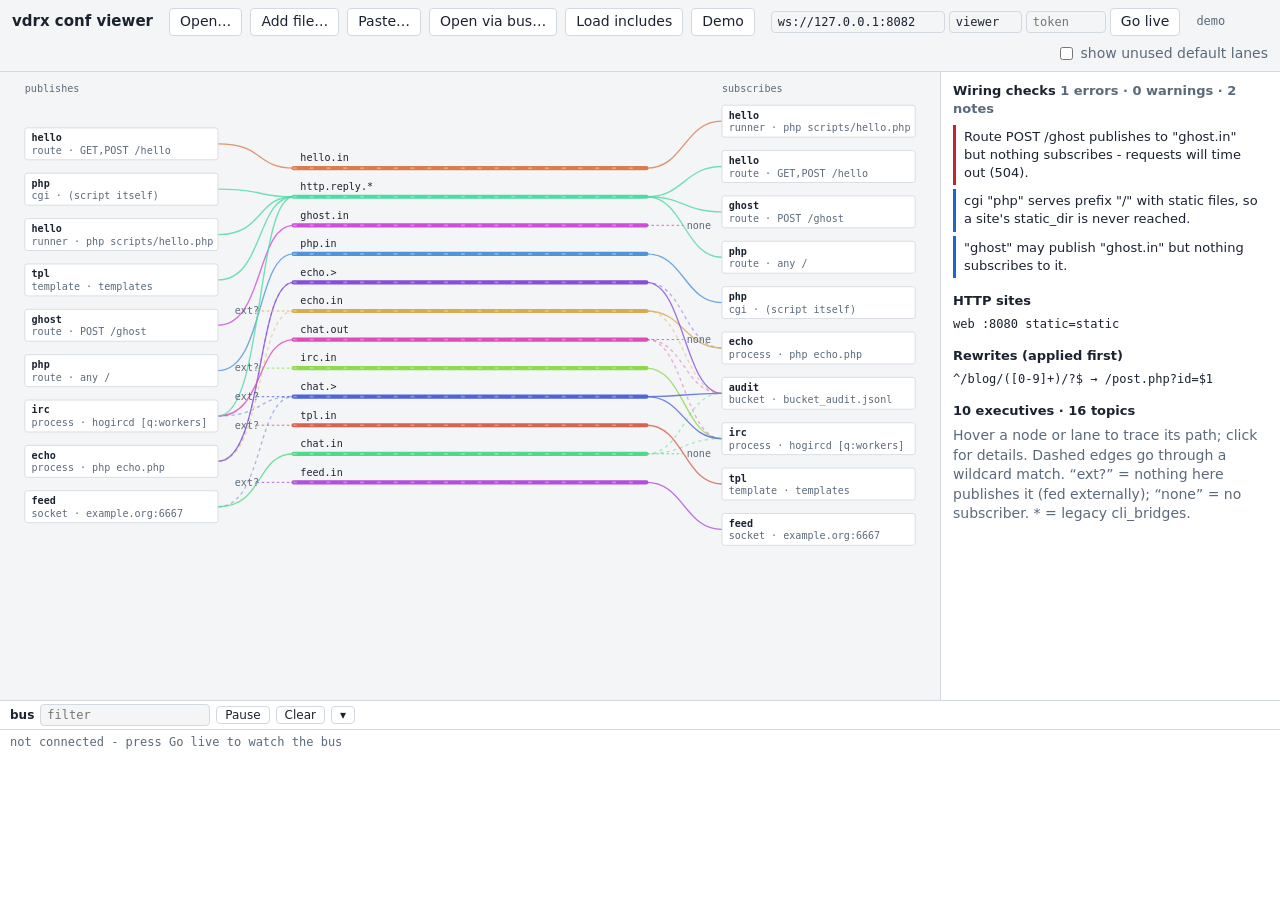
==== commit 38678863: "hardening 9 update (claude)" ====
--- a/tools/conf_viewer.html
+++ b/tools/conf_viewer.html
@@ -109,7 +109,7 @@
 //#view
 const $=s=>document.querySelector(s),NS='http://www.w3.org/2000/svg';
 let files=[],M=null,live={},incOK=false,authed=false;
-const esc=s=>String(s).replace(/[&<>]/g,c=>({'&':'&amp;','<':'&lt;','>':'&gt;'}[c]));
+const esc=s=>String(s).replace(/[&<>"']/g,c=>({'&':'&amp;','<':'&lt;','>':'&gt;','"':'&quot;',"'":'&#39;'}[c]));
 const cut=(s,k)=>s.length>k?s.slice(0,k-1)+'…':s;
 function draw(){
  const show=$('#un').checked,{N,lanes,links,I,edge}=M;
@@ -159,7 +159,7 @@
  $('#sd').innerHTML=h+(extra||'');
  $('#side').onclick=e=>{const d=e.target.closest('[data-i]');if(d){const i=I[+d.dataset.i];window._pin(i.nodes||[],i.topics)}};
 }
-const detail=x=>side(`<h2>${esc(x.id)} <span class="dim">${x.kind}${x.off?' (disabled)':''}</span></h2><div class="m">subscribes: ${esc(x.sub.join(', ')||'-')}<br>publishes: ${esc(x.pub.join(', ')||'-')}</div><pre>${esc(JSON.stringify(x.cfg,null,1))}</pre>`);
+const detail=x=>side(`<h2>${esc(x.id)} <span class="dim">${esc(x.kind)}${x.off?' (disabled)':''}</span></h2><div class="m">subscribes: ${esc(x.sub.join(', ')||'-')}<br>publishes: ${esc(x.pub.join(', ')||'-')}</div><pre>${esc(JSON.stringify(x.cfg,null,1))}</pre>`);
 const laneDetail=l=>{const{N}=M,L=live[M.lanes.indexOf(l)];side(`<h2>${esc(l.t)} <span class="dim">topic${L?' · ×'+L.n:''}</span></h2><div class="m">publishers: ${esc([...new Set(l.pubs)].map(i=>N[i].id).join(', ')||'none in this conf')}<br>subscribers: ${esc([...new Set(l.subs)].map(i=>N[i].id).join(', ')||'none')}</div>${L?`<h2>last message <span class="dim">${esc(L.last.topic)} ← ${esc(L.last.source)}</span></h2><pre>${esc(JSON.stringify(L.last.payload,null,1).slice(0,1500))}</pre>`:''}`)};
 function show(){if(!files.length)return;let c;try{c=merge(files);c._inc=incOK;M=build(c)}catch(e){$('#sd').innerHTML='<div class="is err">'+esc(e.message)+'</div>';return}
  live={};if(ws&&authed)subAll();const wp=((c.executives||{}).ws||{}).port;if(wp&&!$('#wu').dataset.t)$('#wu').value='ws://127.0.0.1:'+wp;
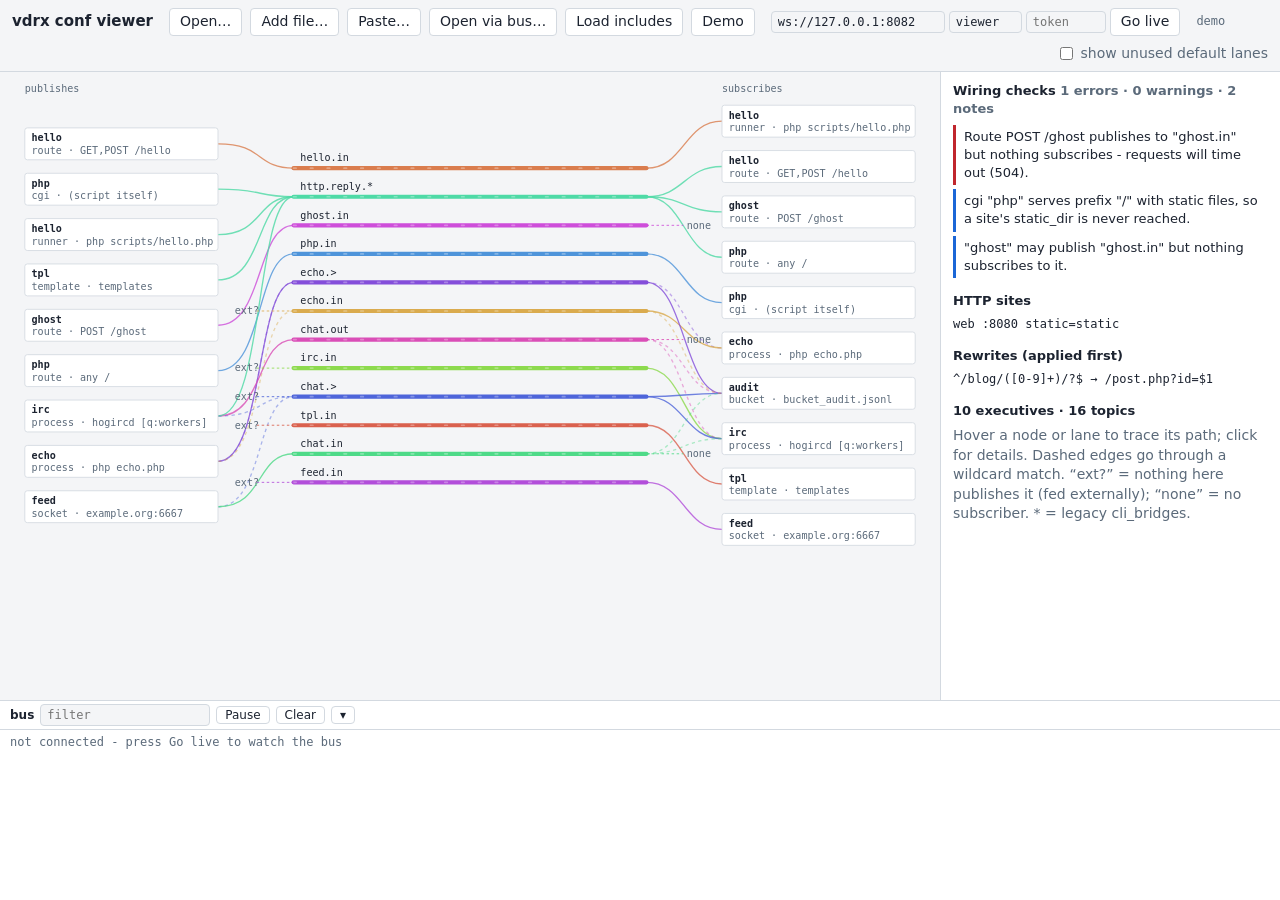
==== commit 8c7c5822: "hardening update (claude)" ====
--- a/tools/conf_viewer.html
+++ b/tools/conf_viewer.html
@@ -226,7 +226,7 @@
   else if(f.topic!==undefined){const r=req[f.topic];if(r){delete req[f.topic];clearTimeout(r.t);const e=f.payload||{};+e.status===200?r.ok(e.body):r.no(new Error(`${e.status} ${String(e.body||'').trim()||'(no detail)'}`))}else pend.push(f)}};
  ws.onclose=()=>{if(ws===me){ws=null;authed=false}$('#wc').textContent='Go live';wsS('disconnected');sys('disconnected')};ws.onerror=()=>wsS('connection error')};
 // ---- reading conf files from the vdrx host: publish to confserver.in, wait for the reply on our own topic
-const fetchConf=path=>new Promise((ok,no)=>{if(!ws||!authed)return no(new Error('go live first (needs a profile allowed to publish confserver.in)'));
+const fetchConf=path=>new Promise((ok,no)=>{if(!ws||!authed)return no(new Error('go live first (needs a profile allowed to publish confserver.in and viewer.reply.*)'));
  const t='viewer.reply.'+Math.random().toString(36).slice(2,9);req[t]={ok,no,t:setTimeout(()=>{delete req[t];no(new Error('timeout - is the confserver runner configured?'))},8000)};
  ws.send(JSON.stringify({method:'publish',topic:'confserver.in',payload:{reply_to:t,params:{file:path}}}))}).then(b=>{const j=JSON.parse(b);return{path:j.path,obj:JSON.parse(j.text.replace(/^\uFEFF/,''))}});
 const dirOf=p=>p.replace(/[^\/]*$/,'').replace(/\/$/,''),isAbs=p=>/^([A-Za-z]:)?\//.test(p);
